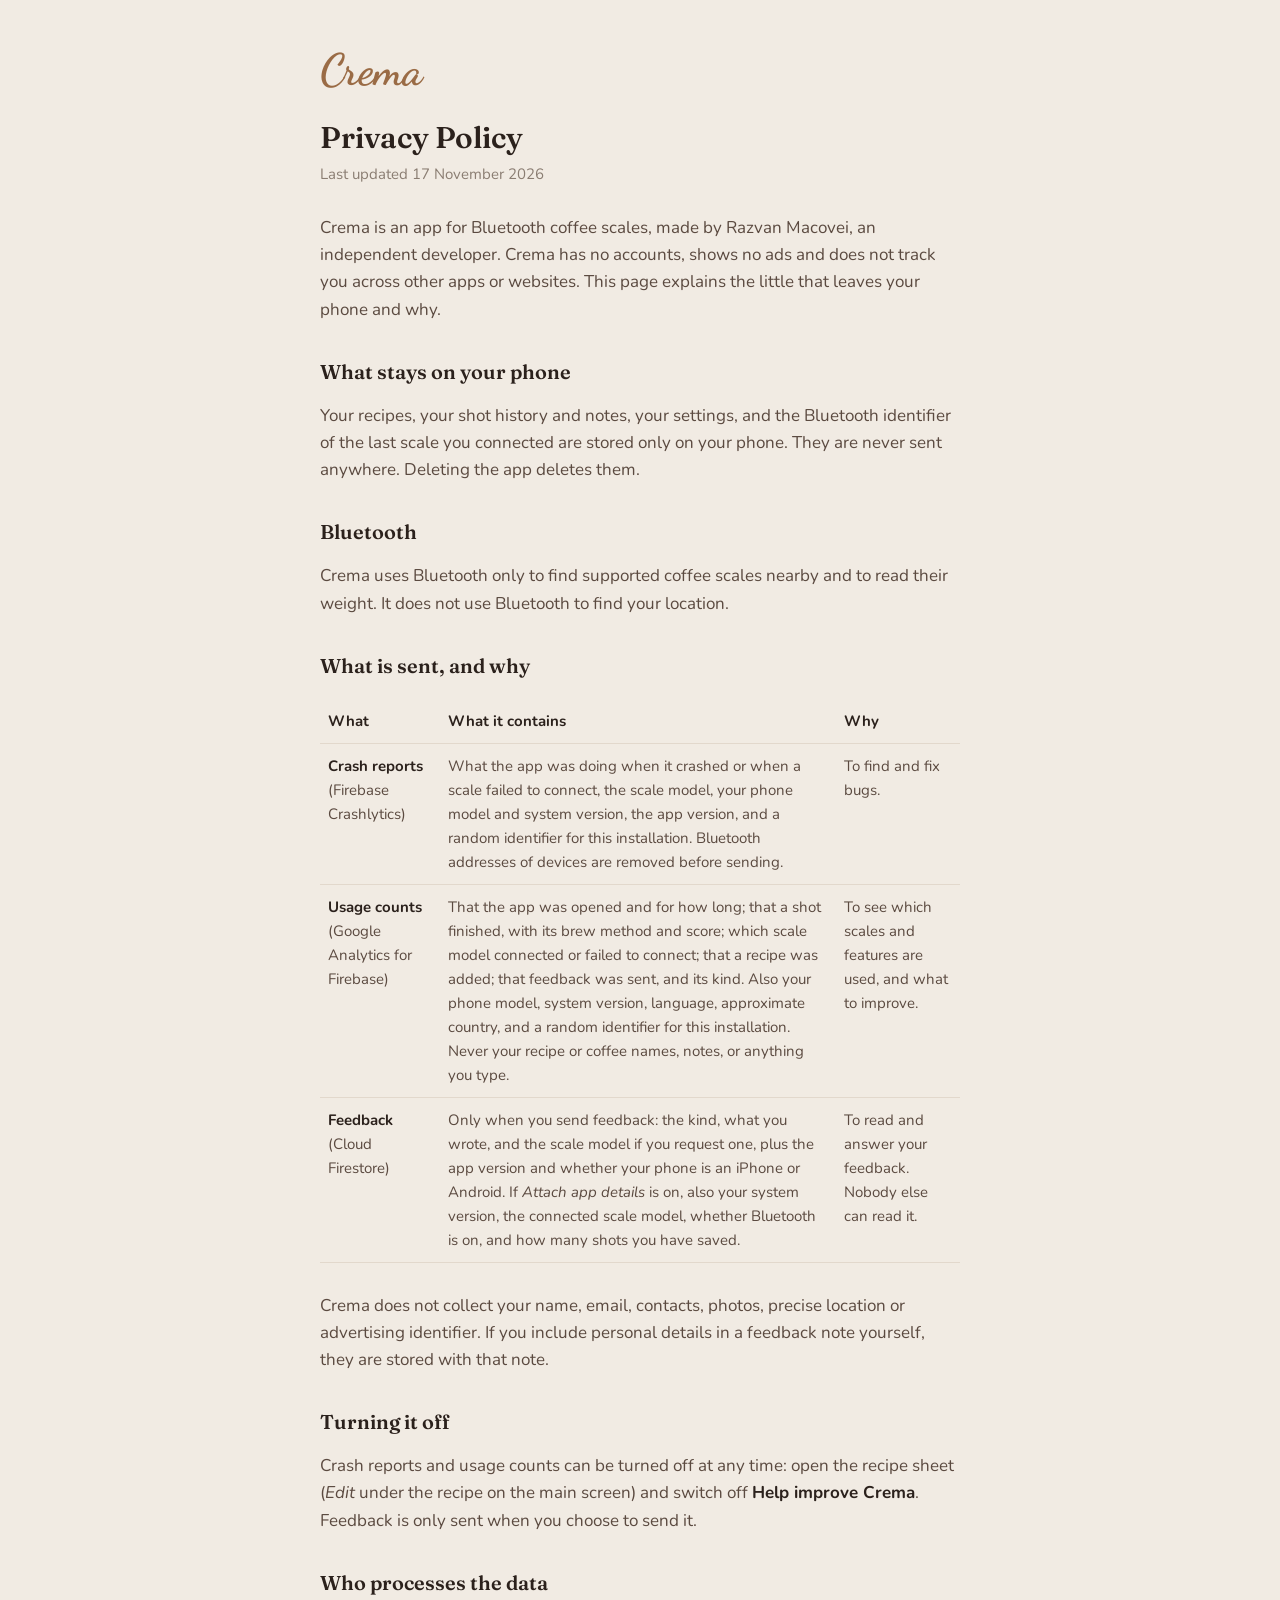
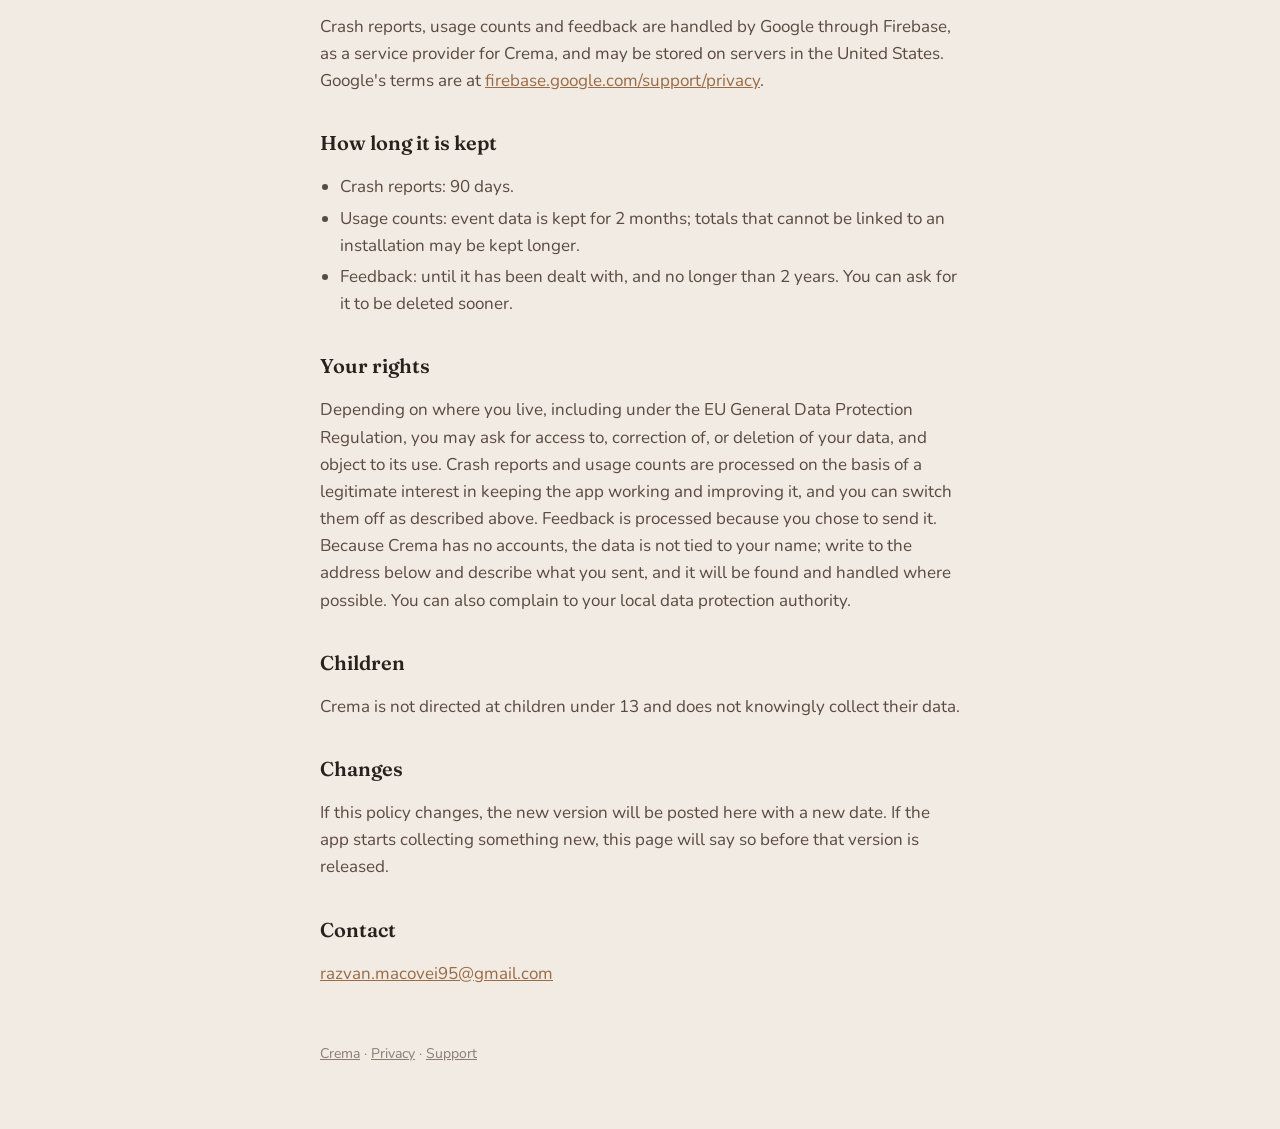
==== privacy.html @ 0d0f6ca1 "Privacy policy and support pages Co-Authored-By: Claude Opus 5.5 <noreply@anthropic.com> Claude-Sess" ====
<!doctype html>
<html lang="en">
<head>
<title>Crema Privacy Policy</title>
<meta charset="utf-8">
<meta name="viewport" content="width=device-width, initial-scale=1, viewport-fit=cover">
<link rel="preconnect" href="https://fonts.googleapis.com">
<link rel="preconnect" href="https://fonts.gstatic.com" crossorigin>
<link rel="stylesheet" href="https://fonts.googleapis.com/css2?family=Dancing+Script:wght@700&family=Fraunces:opsz,wght@9..144,600&family=Nunito:wght@500;700&display=swap">
<link rel="stylesheet" href="style.css">
</head>
<body>
<main>
<a class="wordmark" href="./">Crema</a>
<h1>Privacy Policy</h1>
<p class="meta">Last updated 17 November 2026</p>

<p>Crema is an app for Bluetooth coffee scales, made by Razvan Macovei, an independent developer. Crema has no accounts, shows no ads and does not track you across other apps or websites. This page explains the little that leaves your phone and why.</p>

<h2>What stays on your phone</h2>
<p>Your recipes, your shot history and notes, your settings, and the Bluetooth identifier of the last scale you connected are stored only on your phone. They are never sent anywhere. Deleting the app deletes them.</p>

<h2>Bluetooth</h2>
<p>Crema uses Bluetooth only to find supported coffee scales nearby and to read their weight. It does not use Bluetooth to find your location.</p>

<h2>What is sent, and why</h2>
<div class="table-wrap">
<table>
<tr><th>What</th><th>What it contains</th><th>Why</th></tr>
<tr><td><strong>Crash reports</strong> (Firebase Crashlytics)</td><td>What the app was doing when it crashed or when a scale failed to connect, the scale model, your phone model and system version, the app version, and a random identifier for this installation. Bluetooth addresses of devices are removed before sending.</td><td>To find and fix bugs.</td></tr>
<tr><td><strong>Usage counts</strong> (Google Analytics for Firebase)</td><td>That the app was opened and for how long; that a shot finished, with its brew method and score; which scale model connected or failed to connect; that a recipe was added; that feedback was sent, and its kind. Also your phone model, system version, language, approximate country, and a random identifier for this installation. Never your recipe or coffee names, notes, or anything you type.</td><td>To see which scales and features are used, and what to improve.</td></tr>
<tr><td><strong>Feedback</strong> (Cloud Firestore)</td><td>Only when you send feedback: the kind, what you wrote, and the scale model if you request one, plus the app version and whether your phone is an iPhone or Android. If <em>Attach app details</em> is on, also your system version, the connected scale model, whether Bluetooth is on, and how many shots you have saved.</td><td>To read and answer your feedback. Nobody else can read it.</td></tr>
</table>
</div>
<p>Crema does not collect your name, email, contacts, photos, precise location or advertising identifier. If you include personal details in a feedback note yourself, they are stored with that note.</p>

<h2>Turning it off</h2>
<p>Crash reports and usage counts can be turned off at any time: open the recipe sheet (<em>Edit</em> under the recipe on the main screen) and switch off <strong>Help improve Crema</strong>. Feedback is only sent when you choose to send it.</p>

<h2>Who processes the data</h2>
<p>Crash reports, usage counts and feedback are handled by Google through Firebase, as a service provider for Crema, and may be stored on servers in the United States. Google's terms are at <a href="https://firebase.google.com/support/privacy">firebase.google.com/support/privacy</a>.</p>

<h2>How long it is kept</h2>
<ul>
<li>Crash reports: 90 days.</li>
<li>Usage counts: event data is kept for 2 months; totals that cannot be linked to an installation may be kept longer.</li>
<li>Feedback: until it has been dealt with, and no longer than 2 years. You can ask for it to be deleted sooner.</li>
</ul>

<h2>Your rights</h2>
<p>Depending on where you live, including under the EU General Data Protection Regulation, you may ask for access to, correction of, or deletion of your data, and object to its use. Crash reports and usage counts are processed on the basis of a legitimate interest in keeping the app working and improving it, and you can switch them off as described above. Feedback is processed because you chose to send it. Because Crema has no accounts, the data is not tied to your name; write to the address below and describe what you sent, and it will be found and handled where possible. You can also complain to your local data protection authority.</p>

<h2>Children</h2>
<p>Crema is not directed at children under 13 and does not knowingly collect their data.</p>

<h2>Changes</h2>
<p>If this policy changes, the new version will be posted here with a new date. If the app starts collecting something new, this page will say so before that version is released.</p>

<h2>Contact</h2>
<p><a href="mailto:razvan.macovei95@gmail.com">razvan.macovei95@gmail.com</a></p>
<footer><a href="./">Crema</a> · <a href="privacy.html">Privacy</a> · <a href="support.html">Support</a></footer>
</main>
</body>
</html>
---- style.css ----
:root {
  --linen: #f1ebe3;
  --porcelain: #fbf7f1;
  --ink: #2b211c;
  --roast: #5b4a40;
  --haze: #8a7d72;
  --caramel: #9a6b45;
  --line: #e2d8cc;
}
* { box-sizing: border-box; }
html { background: var(--linen); }
body {
  margin: 0;
  color: var(--ink);
  font: 17px/1.6 "Nunito", ui-rounded, -apple-system, "Segoe UI", sans-serif;
  padding: 48px max(20px, env(safe-area-inset-right)) 64px max(20px, env(safe-area-inset-left));
}
main { max-width: 640px; margin: 0 auto; }
.wordmark {
  font: 700 44px/1 "Dancing Script", cursive;
  color: var(--caramel);
  text-decoration: none;
  display: inline-block;
  margin-bottom: 28px;
}
h1 { font: 600 30px/1.2 "Fraunces", Georgia, serif; margin: 0 0 6px; text-wrap: balance; }
h2 { font: 600 20px/1.3 "Fraunces", Georgia, serif; margin: 36px 0 8px; }
.meta { color: var(--haze); font-size: 15px; margin: 0 0 28px; }
p, li { color: var(--roast); }
ul { padding-left: 20px; }
li { margin: 4px 0; }
a { color: var(--caramel); }
strong { color: var(--ink); }
table { width: 100%; border-collapse: collapse; font-size: 15px; margin: 12px 0; }
th, td { text-align: left; vertical-align: top; padding: 10px 8px; border-bottom: 1px solid var(--line); }
th { color: var(--ink); font-weight: 700; }
td { color: var(--roast); }
.table-wrap { overflow-x: auto; }
.links { list-style: none; padding: 0; margin: 24px 0 0; }
.links li { margin: 10px 0; font-size: 19px; }
footer { margin-top: 56px; color: var(--haze); font-size: 14px; }
footer a { color: var(--haze); }
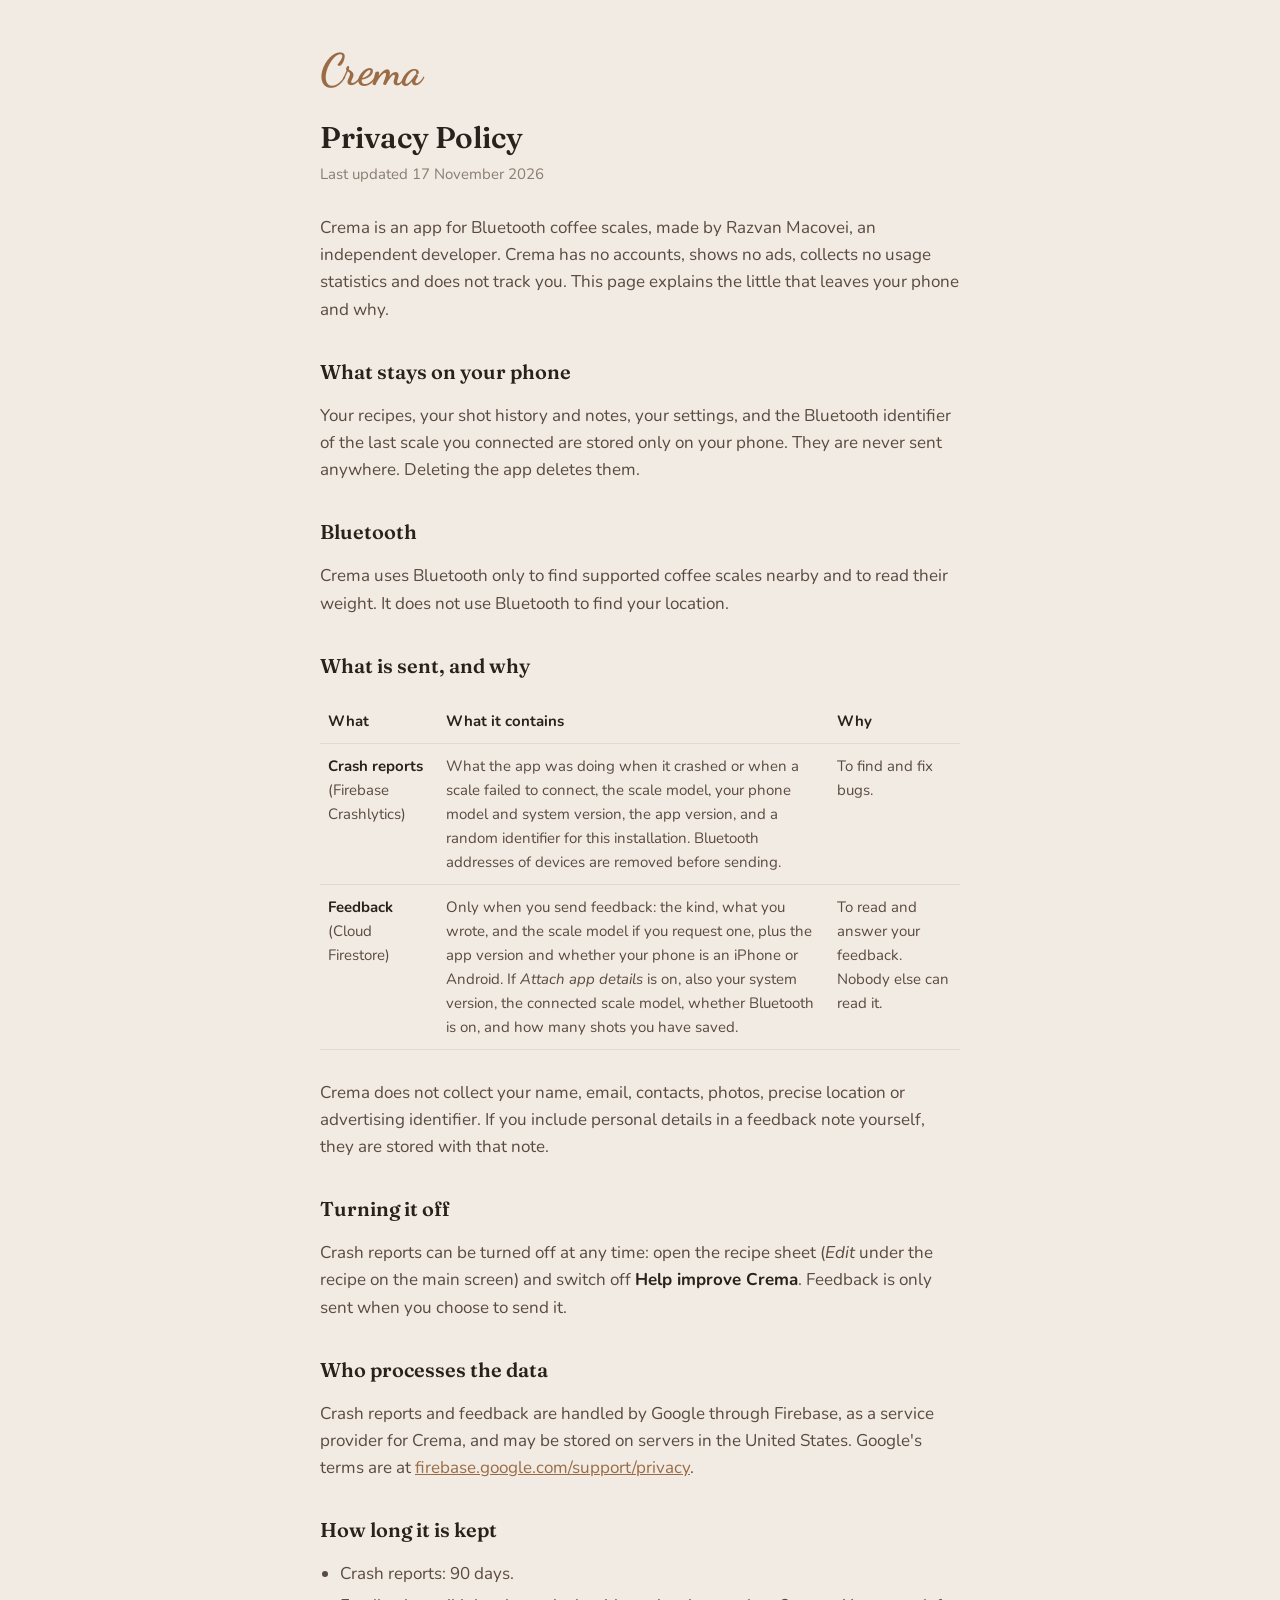
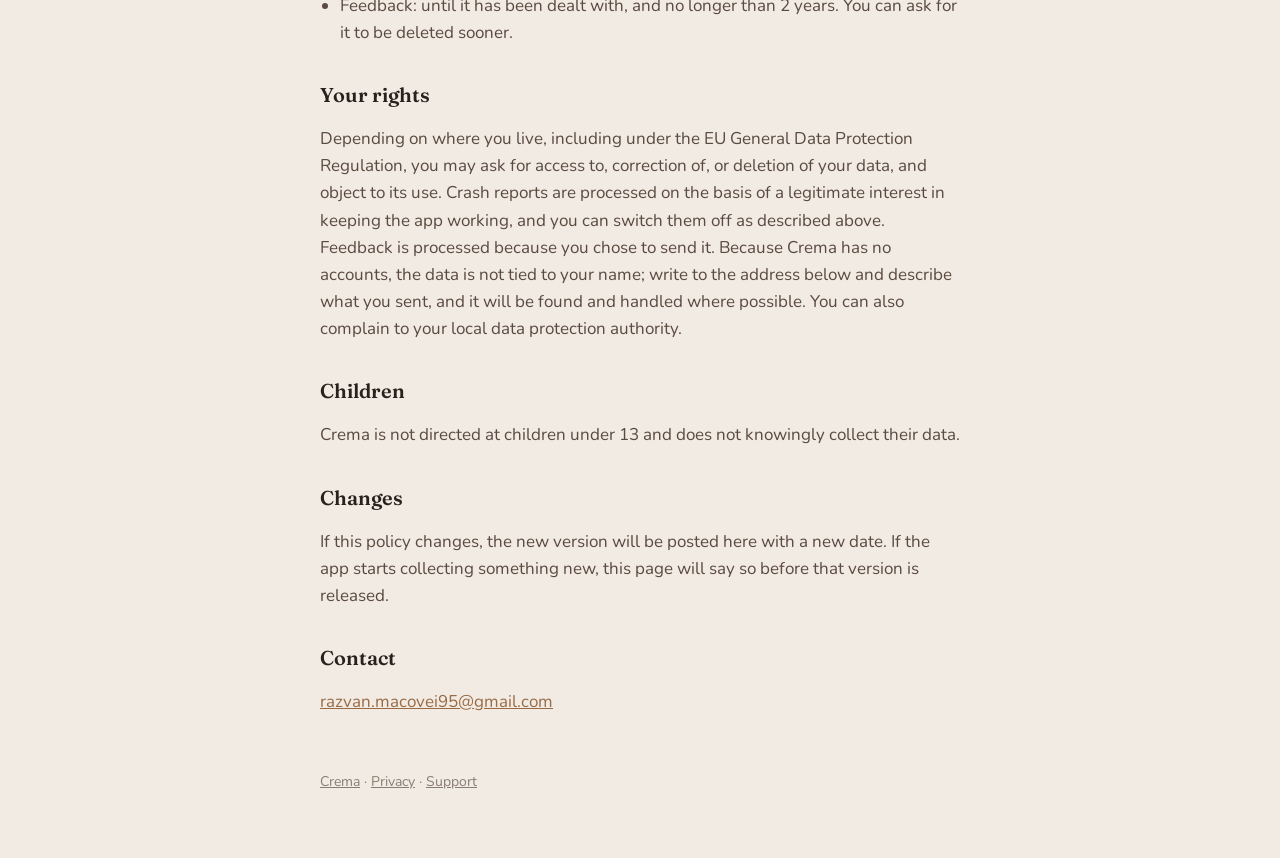
==== commit b34db656: "Privacy: no usage statistics, crash reports only Co-Authored-By: Claude Opus 5.5 <noreply@anthropic." ====
--- a/privacy.html
+++ b/privacy.html
@@ -15,7 +15,7 @@
 <h1>Privacy Policy</h1>
 <p class="meta">Last updated 17 November 2026</p>
 
-<p>Crema is an app for Bluetooth coffee scales, made by Razvan Macovei, an independent developer. Crema has no accounts, shows no ads and does not track you across other apps or websites. This page explains the little that leaves your phone and why.</p>
+<p>Crema is an app for Bluetooth coffee scales, made by Razvan Macovei, an independent developer. Crema has no accounts, shows no ads, collects no usage statistics and does not track you. This page explains the little that leaves your phone and why.</p>
 
 <h2>What stays on your phone</h2>
 <p>Your recipes, your shot history and notes, your settings, and the Bluetooth identifier of the last scale you connected are stored only on your phone. They are never sent anywhere. Deleting the app deletes them.</p>
@@ -28,27 +28,25 @@
 <table>
 <tr><th>What</th><th>What it contains</th><th>Why</th></tr>
 <tr><td><strong>Crash reports</strong> (Firebase Crashlytics)</td><td>What the app was doing when it crashed or when a scale failed to connect, the scale model, your phone model and system version, the app version, and a random identifier for this installation. Bluetooth addresses of devices are removed before sending.</td><td>To find and fix bugs.</td></tr>
-<tr><td><strong>Usage counts</strong> (Google Analytics for Firebase)</td><td>That the app was opened and for how long; that a shot finished, with its brew method and score; which scale model connected or failed to connect; that a recipe was added; that feedback was sent, and its kind. Also your phone model, system version, language, approximate country, and a random identifier for this installation. Never your recipe or coffee names, notes, or anything you type.</td><td>To see which scales and features are used, and what to improve.</td></tr>
 <tr><td><strong>Feedback</strong> (Cloud Firestore)</td><td>Only when you send feedback: the kind, what you wrote, and the scale model if you request one, plus the app version and whether your phone is an iPhone or Android. If <em>Attach app details</em> is on, also your system version, the connected scale model, whether Bluetooth is on, and how many shots you have saved.</td><td>To read and answer your feedback. Nobody else can read it.</td></tr>
 </table>
 </div>
 <p>Crema does not collect your name, email, contacts, photos, precise location or advertising identifier. If you include personal details in a feedback note yourself, they are stored with that note.</p>
 
 <h2>Turning it off</h2>
-<p>Crash reports and usage counts can be turned off at any time: open the recipe sheet (<em>Edit</em> under the recipe on the main screen) and switch off <strong>Help improve Crema</strong>. Feedback is only sent when you choose to send it.</p>
+<p>Crash reports can be turned off at any time: open the recipe sheet (<em>Edit</em> under the recipe on the main screen) and switch off <strong>Help improve Crema</strong>. Feedback is only sent when you choose to send it.</p>
 
 <h2>Who processes the data</h2>
-<p>Crash reports, usage counts and feedback are handled by Google through Firebase, as a service provider for Crema, and may be stored on servers in the United States. Google's terms are at <a href="https://firebase.google.com/support/privacy">firebase.google.com/support/privacy</a>.</p>
+<p>Crash reports and feedback are handled by Google through Firebase, as a service provider for Crema, and may be stored on servers in the United States. Google's terms are at <a href="https://firebase.google.com/support/privacy">firebase.google.com/support/privacy</a>.</p>
 
 <h2>How long it is kept</h2>
 <ul>
 <li>Crash reports: 90 days.</li>
-<li>Usage counts: event data is kept for 2 months; totals that cannot be linked to an installation may be kept longer.</li>
 <li>Feedback: until it has been dealt with, and no longer than 2 years. You can ask for it to be deleted sooner.</li>
 </ul>
 
 <h2>Your rights</h2>
-<p>Depending on where you live, including under the EU General Data Protection Regulation, you may ask for access to, correction of, or deletion of your data, and object to its use. Crash reports and usage counts are processed on the basis of a legitimate interest in keeping the app working and improving it, and you can switch them off as described above. Feedback is processed because you chose to send it. Because Crema has no accounts, the data is not tied to your name; write to the address below and describe what you sent, and it will be found and handled where possible. You can also complain to your local data protection authority.</p>
+<p>Depending on where you live, including under the EU General Data Protection Regulation, you may ask for access to, correction of, or deletion of your data, and object to its use. Crash reports are processed on the basis of a legitimate interest in keeping the app working, and you can switch them off as described above. Feedback is processed because you chose to send it. Because Crema has no accounts, the data is not tied to your name; write to the address below and describe what you sent, and it will be found and handled where possible. You can also complain to your local data protection authority.</p>
 
 <h2>Children</h2>
 <p>Crema is not directed at children under 13 and does not knowingly collect their data.</p>
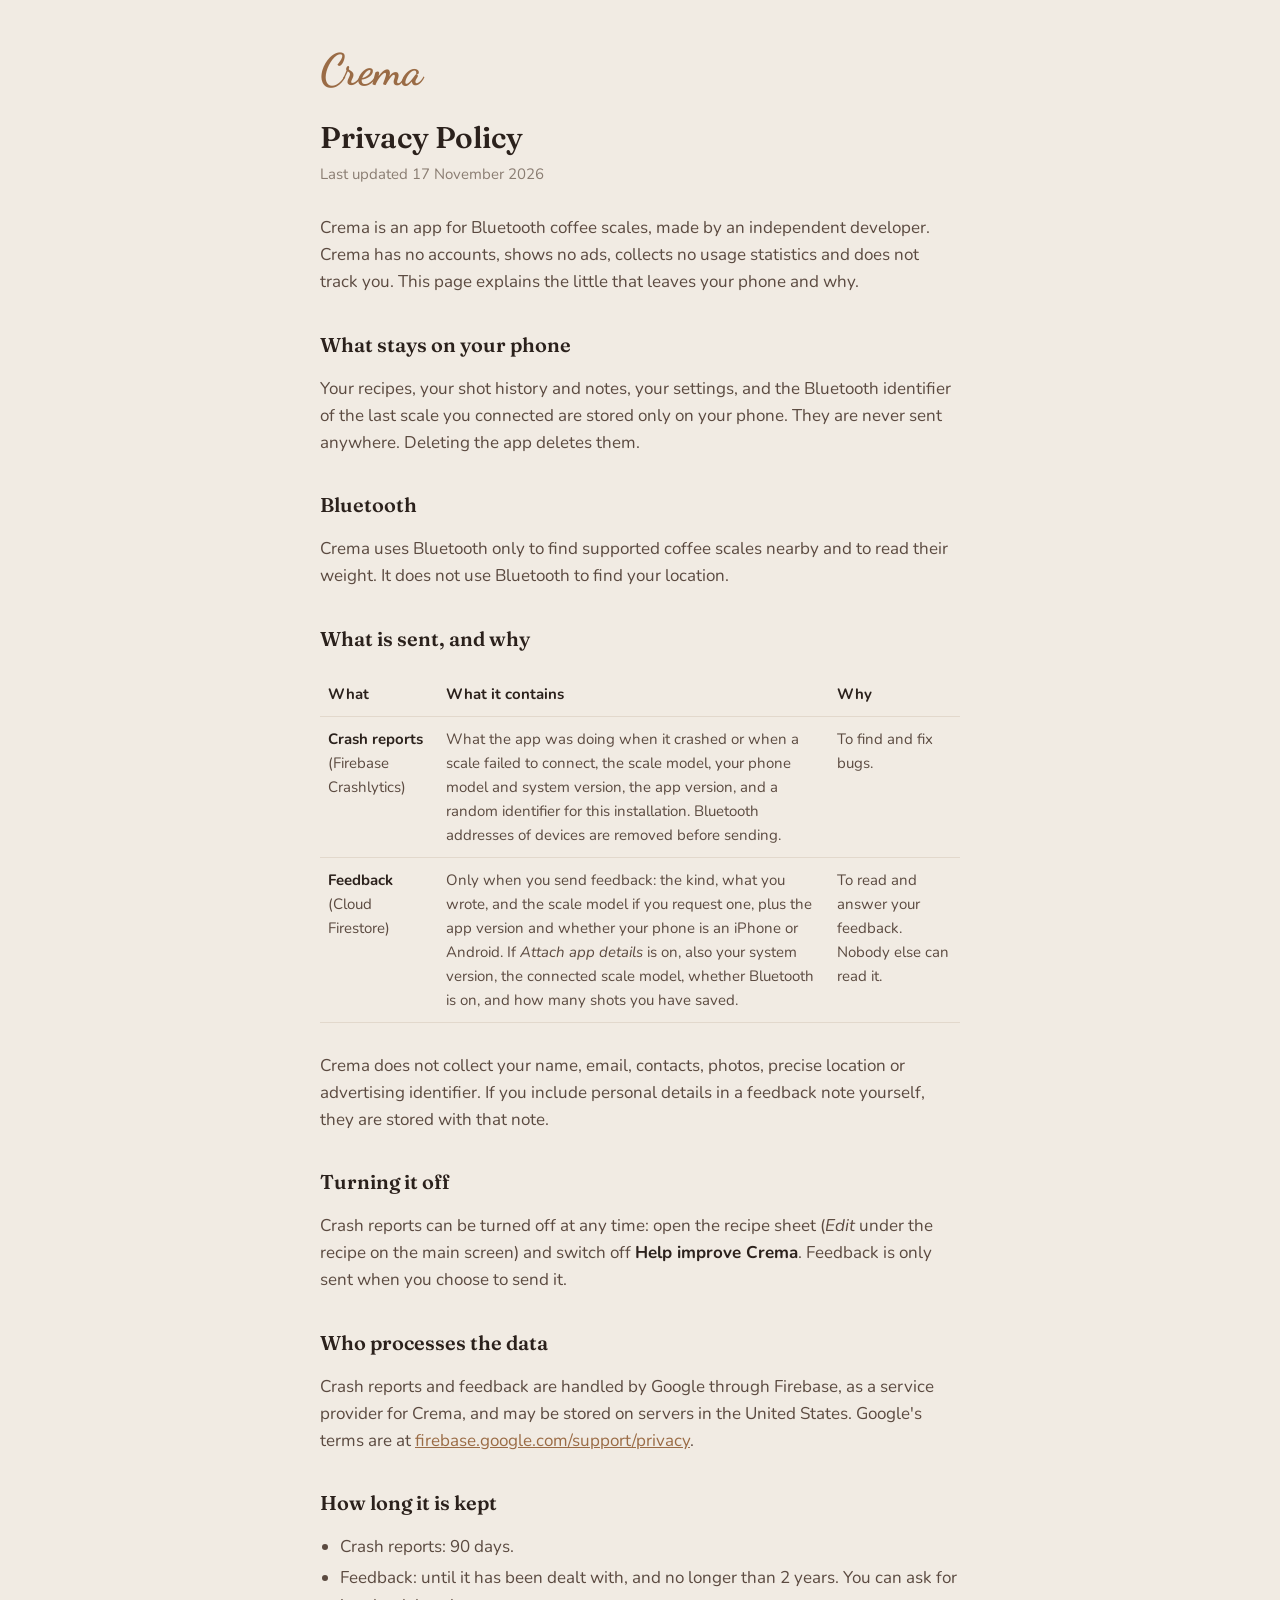
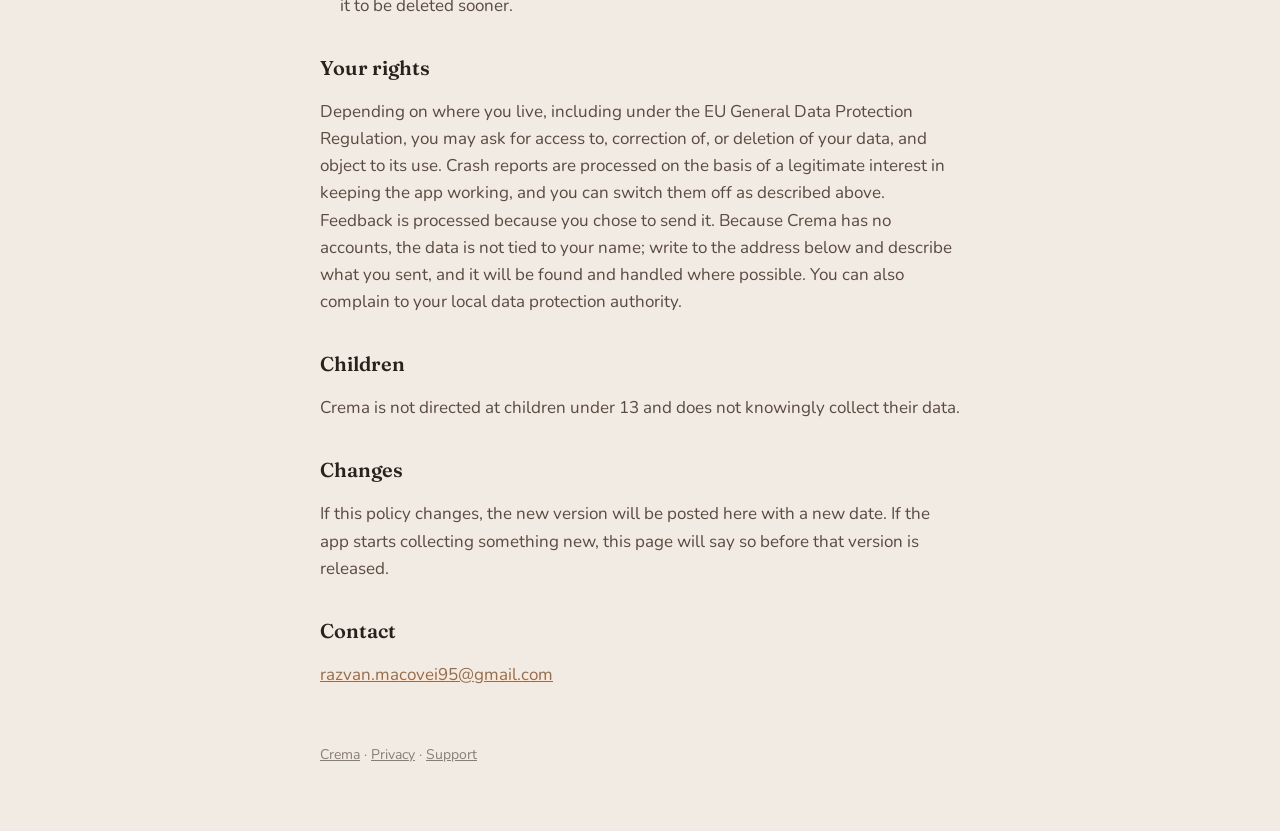
==== commit 18f8b3b4: "Privacy: no personal name Co-Authored-By: Claude Opus 5.5 <noreply@anthropic.com> Claude-Session: ht" ====
--- a/privacy.html
+++ b/privacy.html
@@ -15,7 +15,7 @@
 <h1>Privacy Policy</h1>
 <p class="meta">Last updated 17 November 2026</p>
 
-<p>Crema is an app for Bluetooth coffee scales, made by Razvan Macovei, an independent developer. Crema has no accounts, shows no ads, collects no usage statistics and does not track you. This page explains the little that leaves your phone and why.</p>
+<p>Crema is an app for Bluetooth coffee scales, made by an independent developer. Crema has no accounts, shows no ads, collects no usage statistics and does not track you. This page explains the little that leaves your phone and why.</p>
 
 <h2>What stays on your phone</h2>
 <p>Your recipes, your shot history and notes, your settings, and the Bluetooth identifier of the last scale you connected are stored only on your phone. They are never sent anywhere. Deleting the app deletes them.</p>
